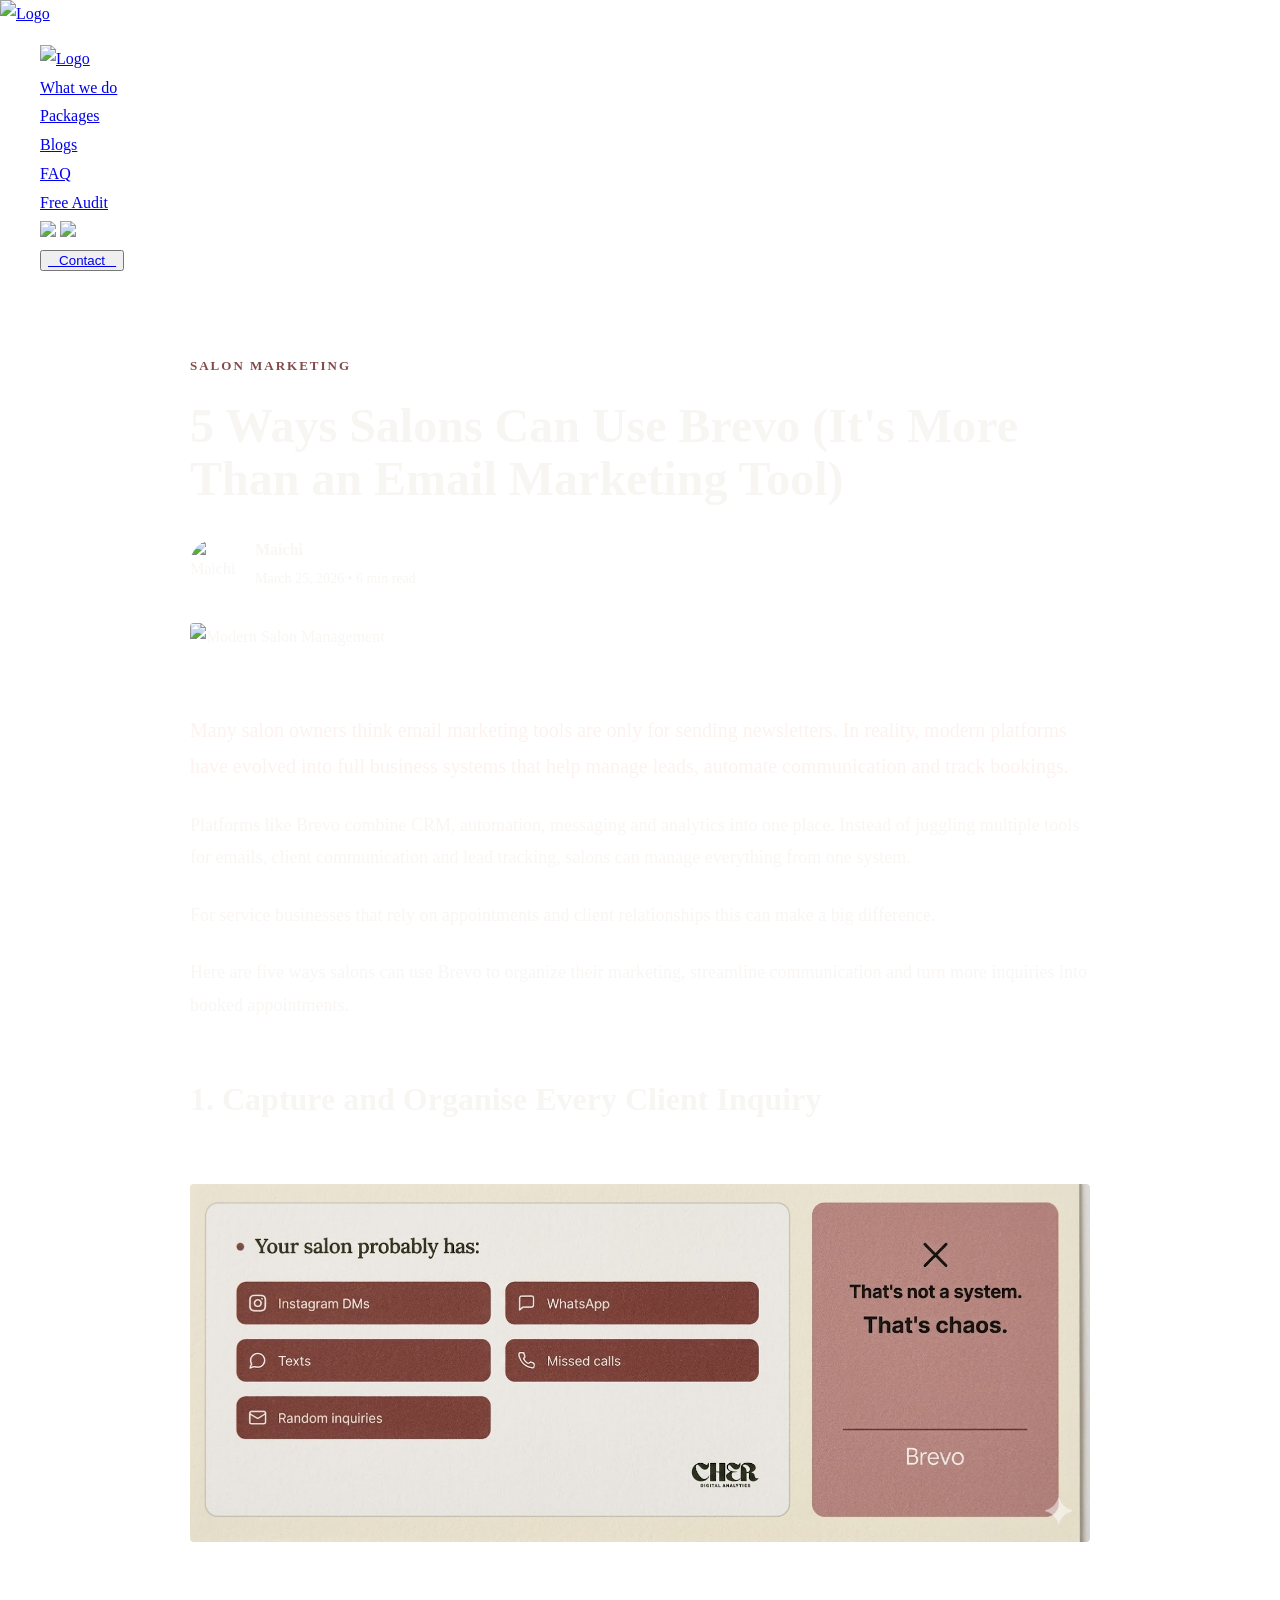
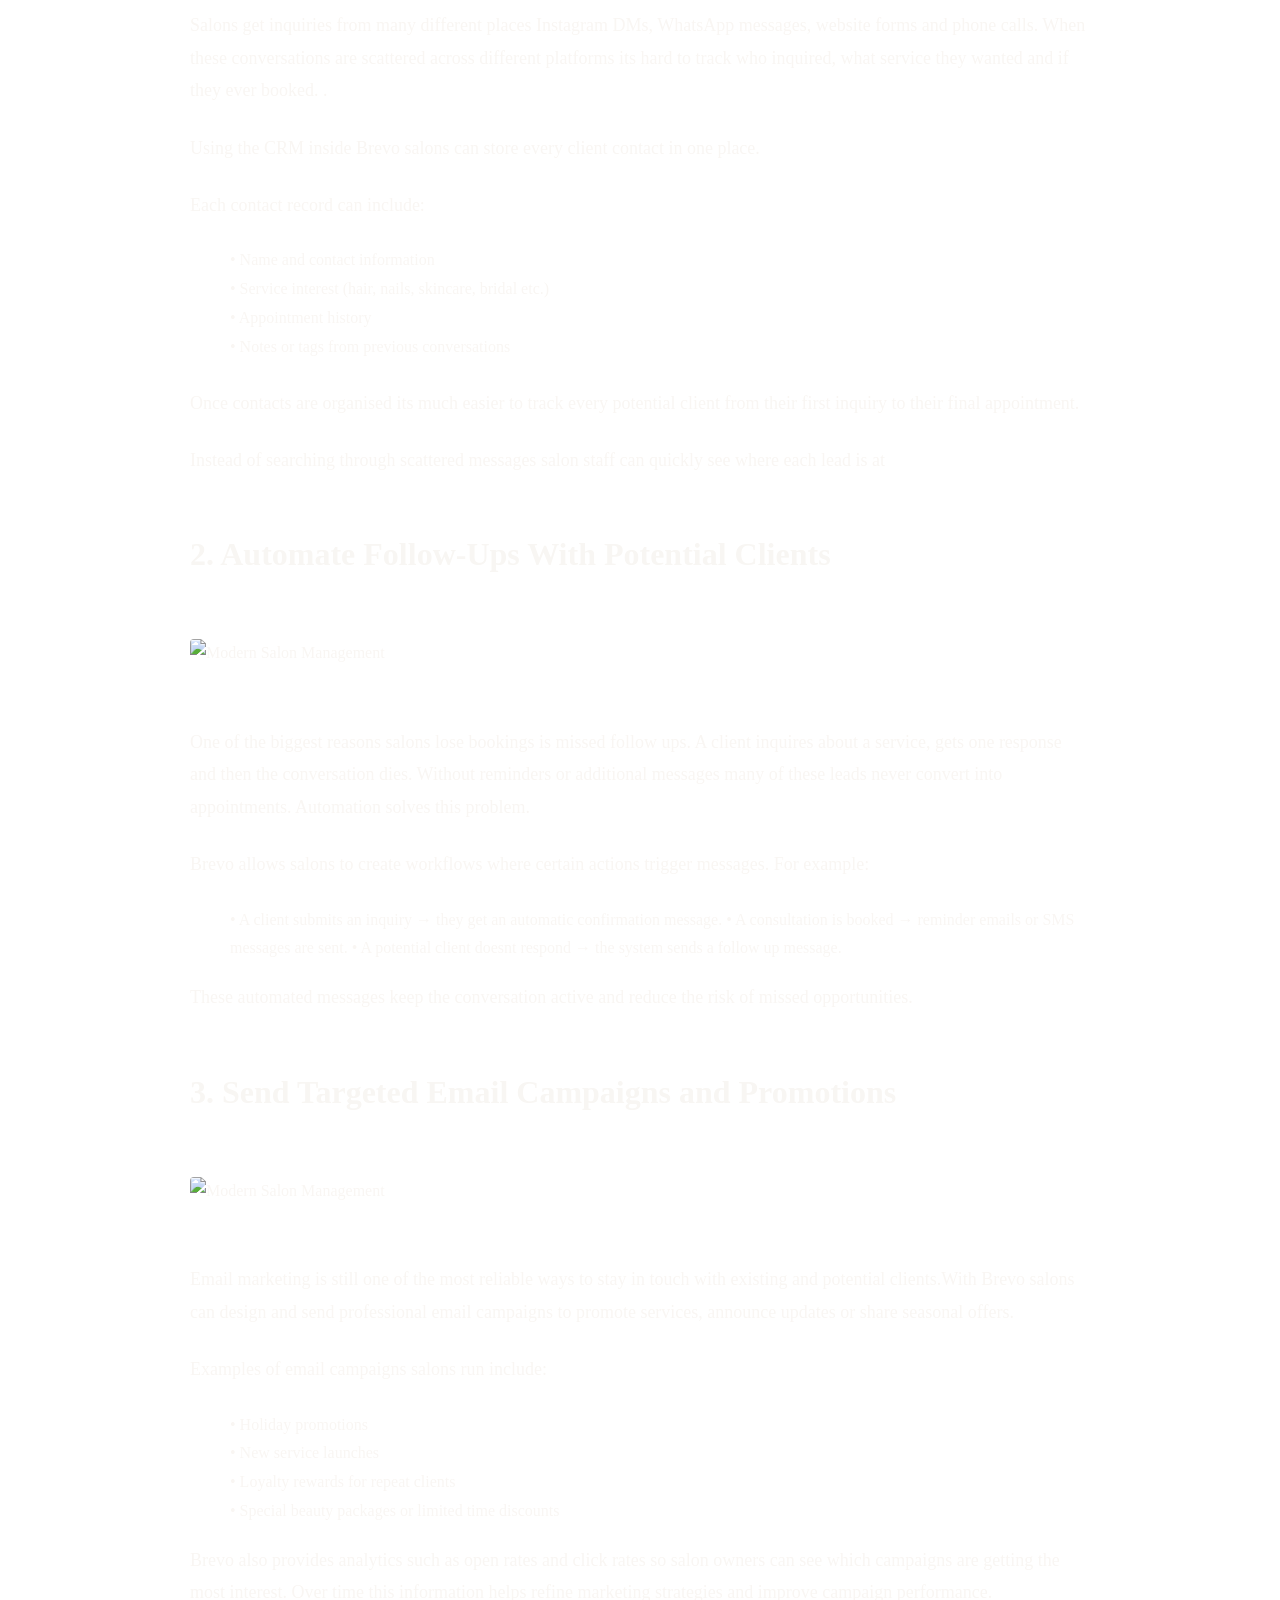
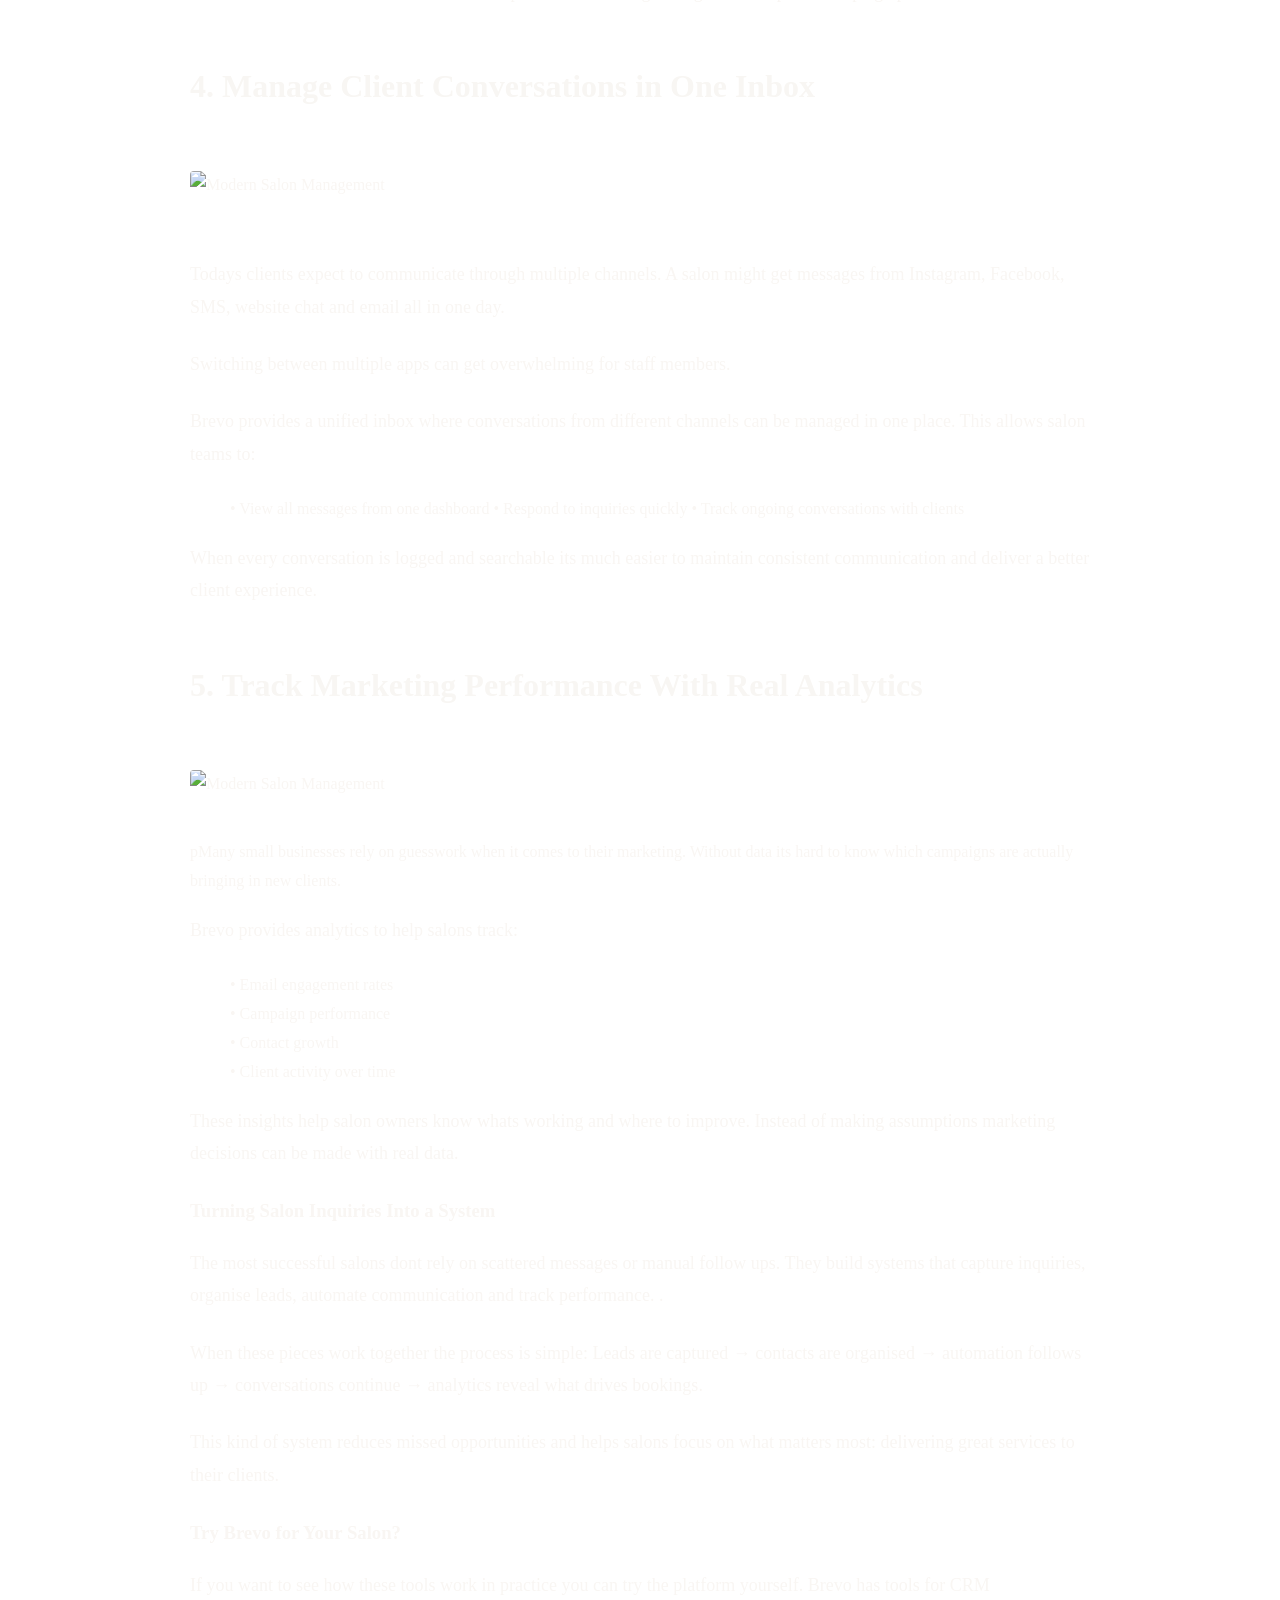
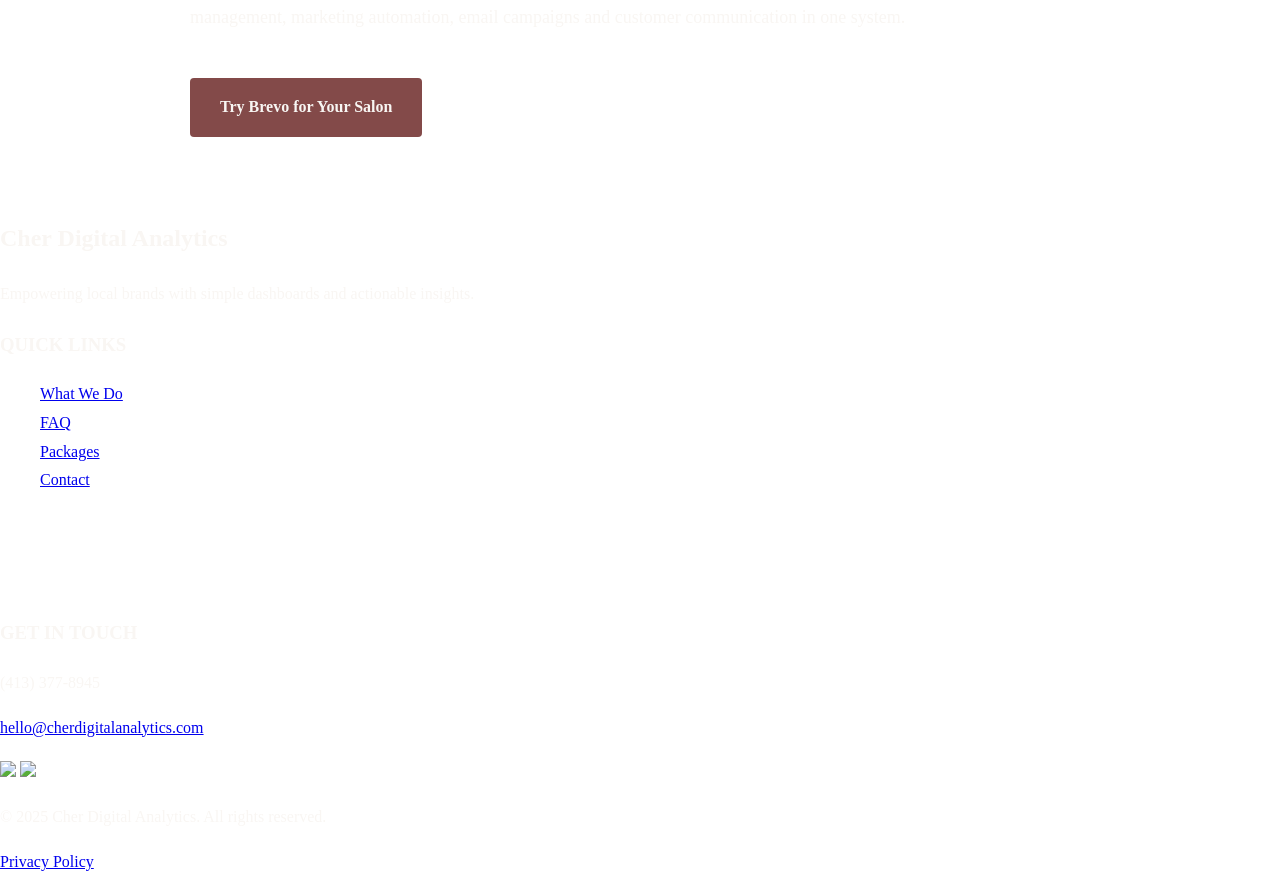
==== blog-detail.html @ 4e41ad1c "Add files via upload" ====
<!DOCTYPE html>
<html lang="en">
<head>
  <meta charset="UTF-8" />
  <title>Cher Digital Analytics</title>
  <meta name="viewport" content="width=device-width, initial-scale=1" />

  <!-- Tailwind via CDN with your custom colors -->
  
 
 <link rel="stylesheet" href="css/styles.css">
 <link rel="shortcut icon" href="assets/favicon.png">
 <style>
    body {
    font-family: 'lora';
    line-height: 1.8;
    color: #f9f6f3;
    margin: 0;
    padding: 0;
    /* background-color: #fff; */
}

.blog-container {
    max-width: 900px;
    margin: 0 auto;
    padding: 60px 20px;
}
li {
    list-style: none;
}
.category {
    color: #834a49;
    font-weight: 700;
    font-size: 13px;
    letter-spacing: 2px;
    text-transform: uppercase;
}

.main-title {
    font-size: 48px;
    line-height: 1.1;
    margin: 20px 0;
    font-weight: 800;
    color: #f8f6f3;
}

.author-meta {
    display: flex;
    align-items: center;
    margin: 30px 0;
}

.author-img {
    width: 50px;
    height: 50px;
    border-radius: 50%;
    margin-right: 15px;
}

.meta-info .author-name {
    display: block;
    font-weight: 700;
}

.publish-details {
    font-size: 14px;
    color: #f8f6f3;
}

.main-featured-image img {
    width: 100%;
    border-radius: 4px;
    margin-bottom: 40px;
}

.blog-content h2 {
    font-size: 32px;
    margin-top: 50px;
    color: #f8f6f3;
}

.blog-content p {
    font-size: 18px;
    margin-bottom: 25px;
}

.intro-lead {
    font-size: 20px !important;
    /* font-style: italic; */
    color: #fdf2ee;
}

.mid-post-ui {
    background: #fdf2ee;
    padding: 30px;
    text-align: center;
    font-size: 26px;
    border-left: 6px solid #834a49;
    margin: 40px 0;
}

.summary-box {
    background: #f8f6f3;
    color: #fff;
    padding: 40px;
    margin-top: 60px;
    border-radius: 8px;
}

.summary-box h3 { color: #834a49; }

.cta-button {
    display: inline-block;
    background: #834a49;
    color: #f8f6f3;
    padding: 15px 30px;
    text-decoration: none;
    font-weight: 700;
    border-radius: 4px;
    margin-top: 20px;
}
</style>
 
</head>
<body class="bg-olive text-cream min-h-screen flex flex-col">
 
  <!-- NAVBAR sticky top-0 z-50 bg-olive/95 backdrop-blur border-b border-cream/10-->
   <!-- Header section -->
<!-- Header section -->
 <header class="" id="header">
   <nav class="navbar containers">
      
      <!-- LOGO -->
      <a href="index.html" class="brand">
         <img src="assets/images/logo.png" alt="Logo">
      </a>

      <!-- MENU -->
      <div class="menu" id="menu" >
         <ul class="menu-inner">
          <a href="index.html" class="brand mobile-register">
         <img src="assets/images/logo.png" alt="Logo">
      </a>
            <li class="menu-item"><a href="index.html#what-we-do" class="menu-link">What we do</a></li>
            <li class="menu-item"><a href="packages.html" class="menu-link">Packages</a></li>
                     <li class="menu-item"><a href="#" class="menu-link">Blogs</a></li>
            <li class="menu-item"><a href="index.html#faq" class="menu-link">FAQ</a></li>
            <li class="menu-item"><a href="audit.html" class="menu-link">Free Audit</a></li>
             
 
            <!-- REGISTER BUTTON (only visible on mobile) -->
          
 <div class="social">
          <a href="https://www.instagram.com/cherdigitalanalytics?igsh=MTZ5dWk3Z3cyOTZ6NA%3D%3D&utm_source=qr"><img src="assets/images/instagram.png" ></a>
          <a href="https://www.linkedin.com/company/cherdigitalanalytics/?viewAsMember=true"><img src="assets/images/linkedin.png"  ></a>
      </div>
             
 
            <!-- REGISTER BUTTON (only visible on mobile) -->
          
<button type="button" class="cta-btns">
         <a href="contact.html" class="btn btn-neutral">&nbsp;&nbsp; Contact &nbsp;&nbsp; </a>
      </button>
         </ul>
      </div>

      <!-- OVERLAY -->
      <span class="overlay"></span>

      <!-- REGISTER (DESKTOP ONLY) -->
  

      <!-- BURGER ICON -->
      <div class="burger" id="burger">
         <span class="burger-line"></span>
         <span class="burger-line"></span>
         <span class="burger-line"></span>
      </div>
   </nav>
</header>
 <article class="blog-container">
    
    <header class="blog-header">
        <span class="category">SALON MARKETING</span>
        <h1 class="main-title">5 Ways Salons Can Use Brevo (It's More Than an Email Marketing Tool)</h1>
        
        <div class="author-meta">
            <img src="https://i.pravatar.cc/100?u=maichi" alt="Maichi" class="author-img">
            <div class="meta-info">
                <span class="author-name">Maichi</span>
                <span class="publish-details">March 25, 2026 • 6 min read</span>
            </div>
        </div>
    </header>

    <div class="main-featured-image">
        <img src="assets/images/blog.png" alt="Modern Salon Management">
    </div>

    <div class="blog-content">
        <p class="intro-lead">
            Many salon owners think email marketing tools are only for sending newsletters. In reality, 
modern platforms have evolved into full business systems that help manage leads, automate 
communication and track bookings.

        </p>
        <p>Platforms like Brevo combine CRM, automation, messaging and analytics into one place. Instead of 
juggling multiple tools for emails, client communication and lead tracking, salons can manage 
everything from one system.


</p>
<p>For service businesses that rely on appointments and client relationships this can make a big 
difference.
</p>
<p>Here are five ways salons can use Brevo to organize their marketing, streamline communication 
and turn more inquiries into booked appointments.
</p>


        <h2>1. Capture and Organise Every Client Inquiry</h2>
        <br>
       <div class="main-featured-image">
        <img src="assets/images/blog1.jpg" alt="Modern Salon Management">
    </div>
<p>Salons get inquiries from many different places Instagram DMs, WhatsApp messages, website 
forms and phone calls. When these conversations are scattered across different platforms its hard 
to track who inquired, what service they wanted and if they ever booked.
.</p>
<p>Using the CRM inside Brevo salons can store every client contact in one place.
</p>
<p>Each contact record can include:

<ul>
    <li>• Name and contact information
</li>
<li>• Service interest (hair, nails, skincare, bridal etc.)
</li>
<li>• Appointment history
</li>
<li>• Notes or tags from previous conversations</li>
</ul></p>
<p>Once contacts are organised its much easier to track every potential client from their first inquiry 
to their final appointment.
</p>
<p>Instead of searching through scattered messages salon staff can quickly see where each lead is at</p>


        <h2>2. Automate Follow-Ups With Potential Clients</h2>
        <br>
        <div class="main-featured-image">
       <img src="assets/images/blog2.png" alt="Modern Salon Management">
    </div>
        <p>One of the biggest reasons salons lose bookings is missed follow ups.
A client inquires about a service, gets one response and then the conversation dies. Without 
reminders or additional messages many of these leads never convert into appointments.
Automation solves this problem.
</p>
<p>Brevo allows salons to create workflows where certain actions trigger messages. For example:

</p>
<ul>
    <li>• A client submits an inquiry → they get an automatic confirmation message.
• A consultation is booked → reminder emails or SMS messages are sent.
• A potential client doesnt respond → the system sends a follow up message.

</li>
</ul>
<p>These automated messages keep the conversation active and reduce the risk of missed 
opportunities.</p>

        <h2>3. Send Targeted Email Campaigns and Promotions</h2>
        <br>
         <div class="main-featured-image">
       <img src="assets/images/blog3.png" alt="Modern Salon Management">
    </div>
        <p>Email marketing is still one of the most reliable ways to stay in touch with existing and potential 
clients.With Brevo salons can design and send professional email campaigns to promote services, 
announce updates or share seasonal offers.
</p>
<p>Examples of email campaigns salons run include:

</p>
<ul>
    <li>
        • Holiday promotions

    </li>
    <li>• New service launches
</li>
<li>• Loyalty rewards for repeat clients
</li>
<li>• Special beauty packages or limited time discounts</li>


</ul>
<p>Brevo also provides analytics such as open rates and click rates so salon owners can see which 
campaigns are getting the most interest.
Over time this information helps refine marketing strategies and improve campaign performance.

</p>

        <h2>4. Manage Client Conversations in One Inbox</h2>
        <br>
         <div class="main-featured-image">
        <img src="assets/images/all.png" alt="Modern Salon Management">
    </div>
        <p>Todays clients expect to communicate through multiple channels. A salon might get messages 
from Instagram, Facebook, SMS, website chat and email all in one day.
</p>
<p>Switching between multiple apps can get overwhelming for staff members.
</p>
<p>Brevo provides a unified inbox where conversations from different channels can be managed in 
one place. This allows salon teams to:

</p>
<ul>
    <li>• View all messages from one dashboard
• Respond to inquiries quickly
• Track ongoing conversations with clients

</li>
</ul>
<p>When every conversation is logged and searchable its much easier to maintain consistent 
communication and deliver a better client experience.

</p>
        <h2>5. Track Marketing Performance With Real Analytics</h2>
        <br>
         <div class="main-featured-image">
       <img src="assets/images/blog5.png" alt="Modern Salon Management">
    </div>
        pMany small businesses rely on guesswork when it comes to their marketing. Without data its hard 
to know which campaigns are actually bringing in new clients.
<p>Brevo provides analytics to help salons track:
</p>
<ul>
    <li>• Email engagement rates</li>
    <li>• Campaign performance
</li>
<li>
    • Contact growth

</li>
<li>• Client activity over time

</li>

</ul>
<p>These insights help salon owners know whats working and where to improve. Instead of making 
assumptions marketing decisions can be made with real data.
</p>
        <div class="">
            <h3>Turning Salon Inquiries Into a System</h3>
            <p>The most successful salons dont rely on scattered messages or manual follow ups. They build 
systems that capture inquiries, organise leads, automate communication and track performance.

.</p>
<p>When these pieces work together the process is simple:
Leads are captured → contacts are organised → automation follows up → conversations continue 
→ analytics reveal what drives bookings.
</p>
<p>This kind of system reduces missed opportunities and helps salons focus on what matters most: 
delivering great services to their clients.

</p>
<h3>Try Brevo for Your Salon?

</h3>
<p>If you want to see how these tools work in practice you can try the platform yourself. Brevo has 
tools for CRM management, marketing automation, email campaigns and customer 
communication in one system.

</p>
            <a href="#" class="cta-button">Try Brevo for Your Salon</a>
        </div>
    </div>
</article>

  
 <!-- FOOTER -->
<!-- Updated footer matching screenshot -->
 <footer class="footer">
  <div class="footer-container">
    
    <!-- Top Section -->
    <div class="footer-top">
      
      <!-- Left Section -->
      <div class="footer-about">
        <h2>Cher Digital Analytics</h2>
        <p>Empowering local brands with simple dashboards and actionable insights.</p>
      </div>

      <!-- Quick Links -->
      <div class="footer-links">
        <h3>QUICK LINKS</h3>
        <ul>
          <li><a href="index.html#what-we-do">What We Do</a></li>
           <li><a href="index.html#faq">FAQ</a></li>
          <li><a href="packages.html">Packages</a></li>
          <li><a href="contact.html">Contact</a></li>
        </ul>
      </div>

      <!-- Contact Section -->
      <div class="footer-contact" id="content-desktop">
        &nbsp;</div> <div class="footer-contact" id="content-desktop">
        &nbsp;</div> <div class="footer-contact" id="content-desktop">
        &nbsp;</div> 
       <div class="footer-contact">
        <h3>GET IN TOUCH</h3>
        <p>(413) 377-8945</p>
        <p><a href="mailto:hello@cherdigitalanalytics.com">hello@cherdigitalanalytics.com</a></p>
         <div class="social">
          <a href="https://www.instagram.com/cherdigitalanalytics?igsh=MTZ5dWk3Z3cyOTZ6NA%3D%3D&utm_source=qr"><img src="assets/images/instagram.png" ></a>
          <a href="https://www.linkedin.com/company/cherdigitalanalytics/?viewAsMember=true"><img src="assets/images/linkedin.png"  ></a>
      </div>

    </div>

    <!-- Bottom Section -->
<div class="container" style="padding: 0px;">
  <div class="row footer-bottom">
    <p>© 2025 Cher Digital Analytics. All rights reserved.</p>
    <a href="privacy.html">Privacy Policy</a>
  </div>
</div>

  </div>
</footer>



 <script src="js/main.js"></script>
 <script src="js/all.js"></script>
<script defer src="https://unpkg.com/alpinejs@3.x.x/dist/cdn.min.js"></script>
<script defer src="https://unpkg.com/@alpinejs/morph@3.x.x/dist/cdn.min.js"></script>
<script>
    document.addEventListener('alpine:init', () => {
        Alpine.plugin(window.AlpineMorph)
    })
</script>
<script>
function textLooper() {
  return {
    texts: [
      "DISCOVER WHAT DRIVES<br>YOUR BUSINESS.",
      "UNLOCK YOUR GROWTH<br>POTENTIAL.",
      "START WITH A FREE SITE <br>AUDIT.",
      "TRANSFORM DATA INTO<br>ACTION."
    ],
    index: 0,
    state: 'show',

    init() {
      setInterval(() => {
        this.state = 'hide';

        setTimeout(() => {
          this.index = (this.index + 1) % this.texts.length;
          this.state = 'show';
        }, 800);

      }, 3000);
    }
  }
}
</script>
<script>
document.querySelectorAll(".faq").forEach(faq => {
  const header = faq.querySelector(".faq-header");

  header.addEventListener("click", () => {

    // close others
    document.querySelectorAll(".faq").forEach(item => {
      if (item !== faq) item.classList.remove("open");
    });

    // toggle this one
    faq.classList.toggle("open");
  });
});
</script>
 <script>
// Disable Right Click
document.addEventListener("contextmenu", function(e) {
    e.preventDefault();
    return false;
});

// Disable shortcuts continuously
document.addEventListener("keydown", function(e) {
    // Block F12
    if (e.key === "F12") {
        e.preventDefault();
        return false;
    }

    // Block Ctrl+U
    if (e.ctrlKey && e.key.toLowerCase() === "u") {
        e.preventDefault();
        return false;
    }

    // Block Ctrl+Shift+I / C / J
    if (e.ctrlKey && e.shiftKey && ["i","c","j"].includes(e.key.toLowerCase())) {
        e.preventDefault();
        return false;
    }
});

// Disable text selection & copy
document.addEventListener("selectstart", e => e.preventDefault());
document.addEventListener("copy", e => e.preventDefault());
</script>

<style>
/* Extra layer with CSS */
body {
    user-select: none;   /* Disable text selection */
    -webkit-user-select: none;
    -ms-user-select: none;
}
</style>
 
</body>
</html>
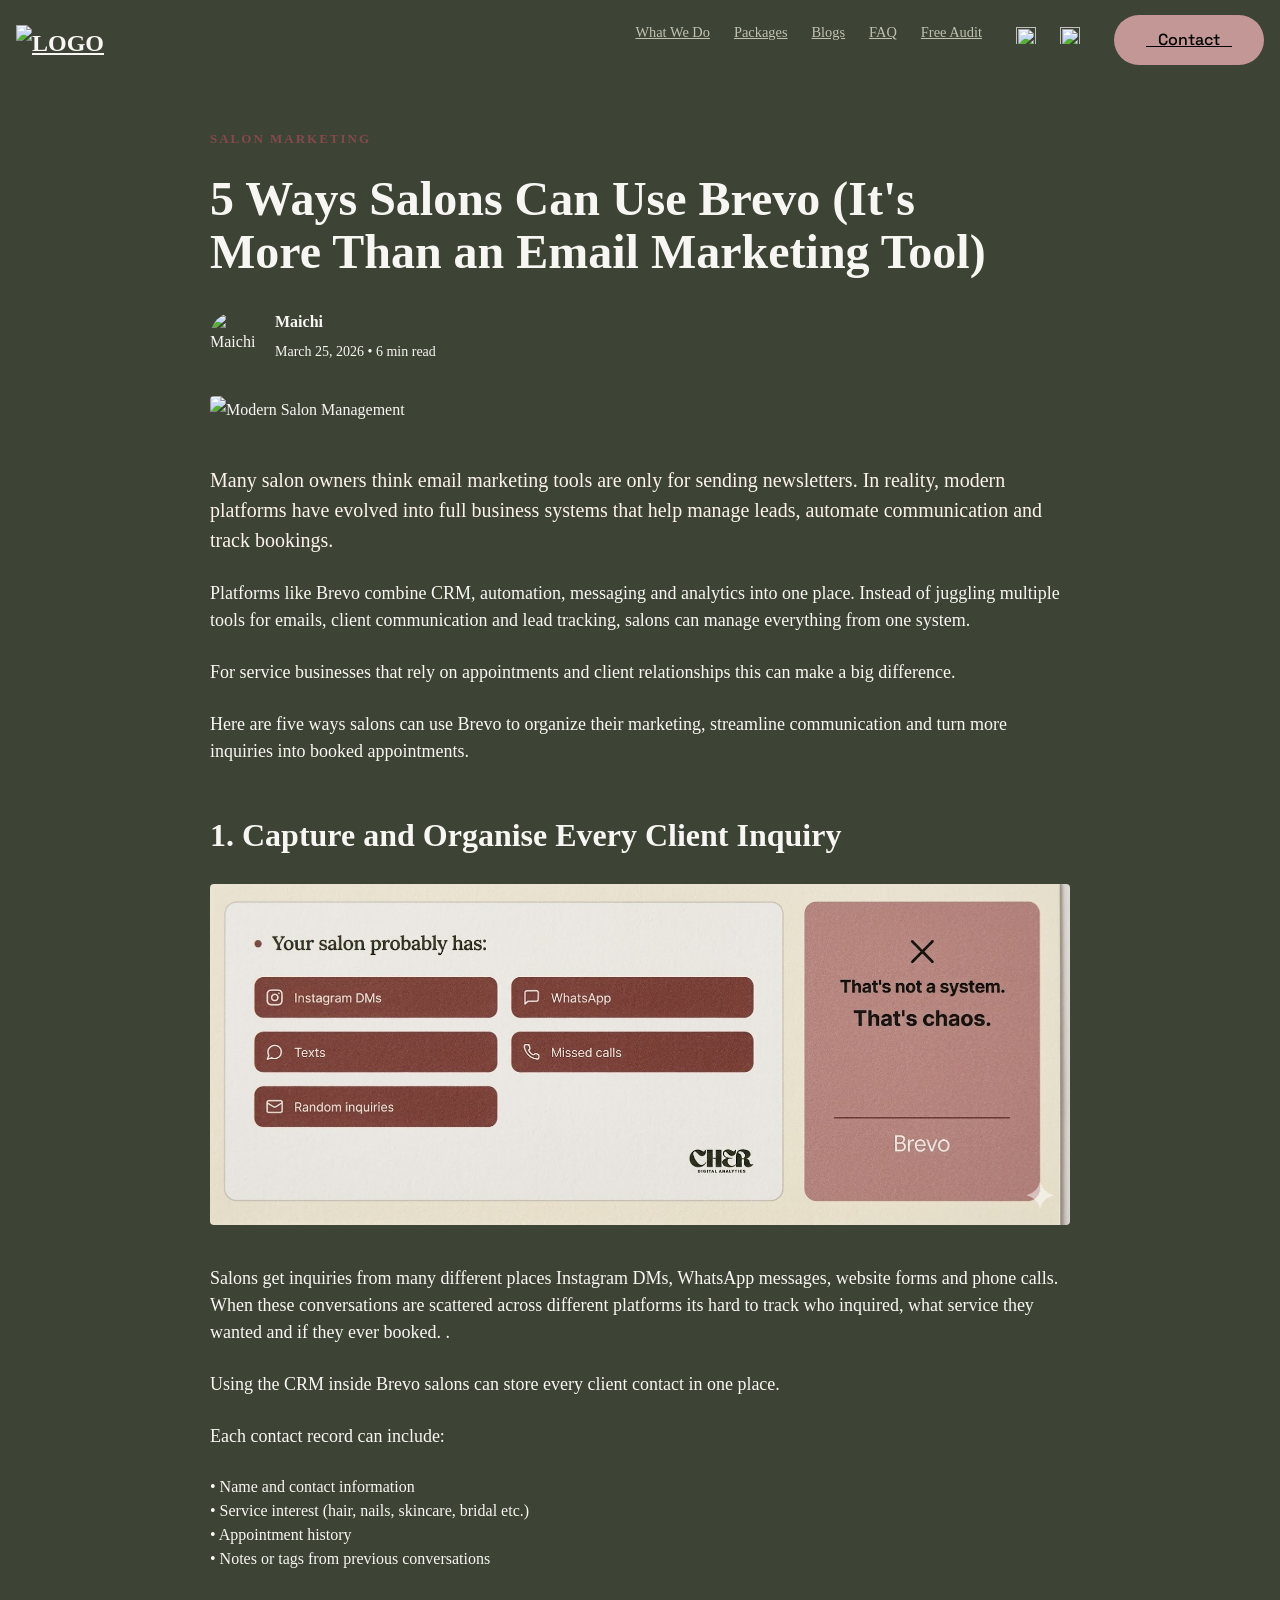
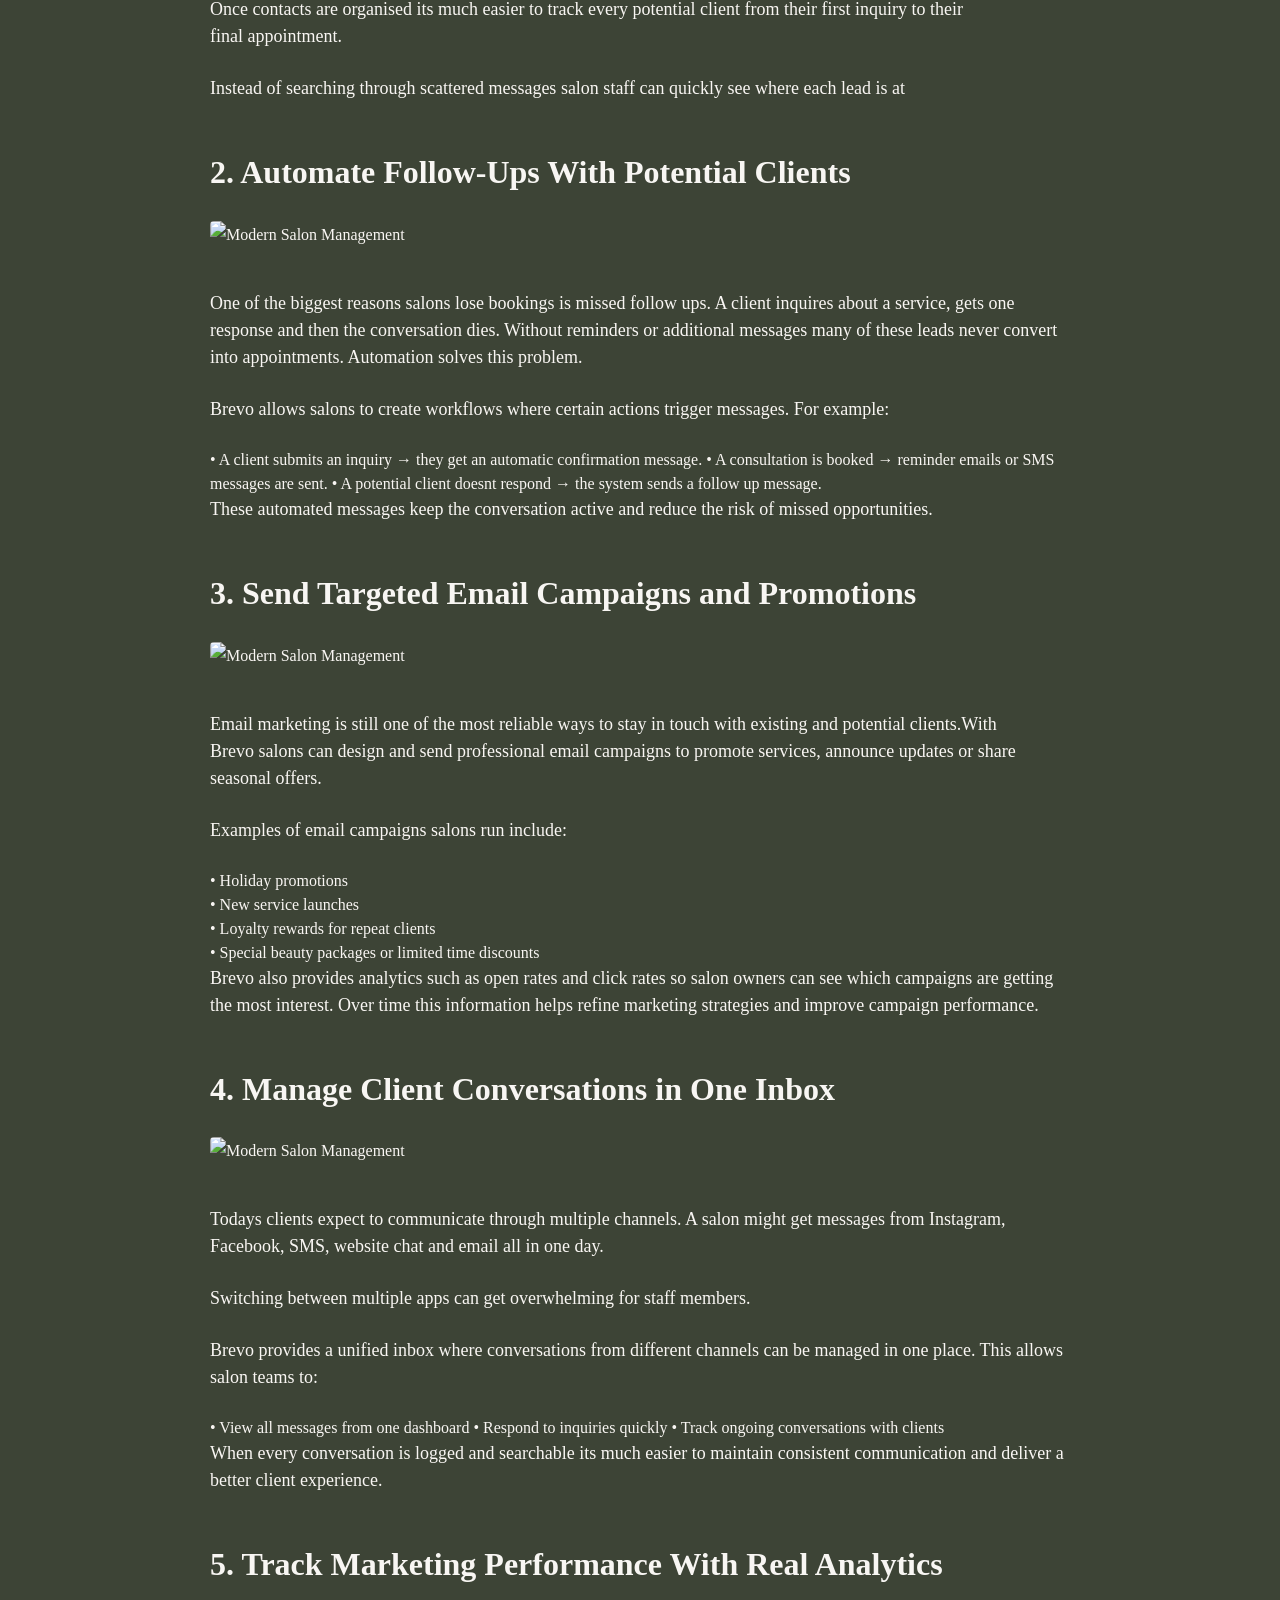
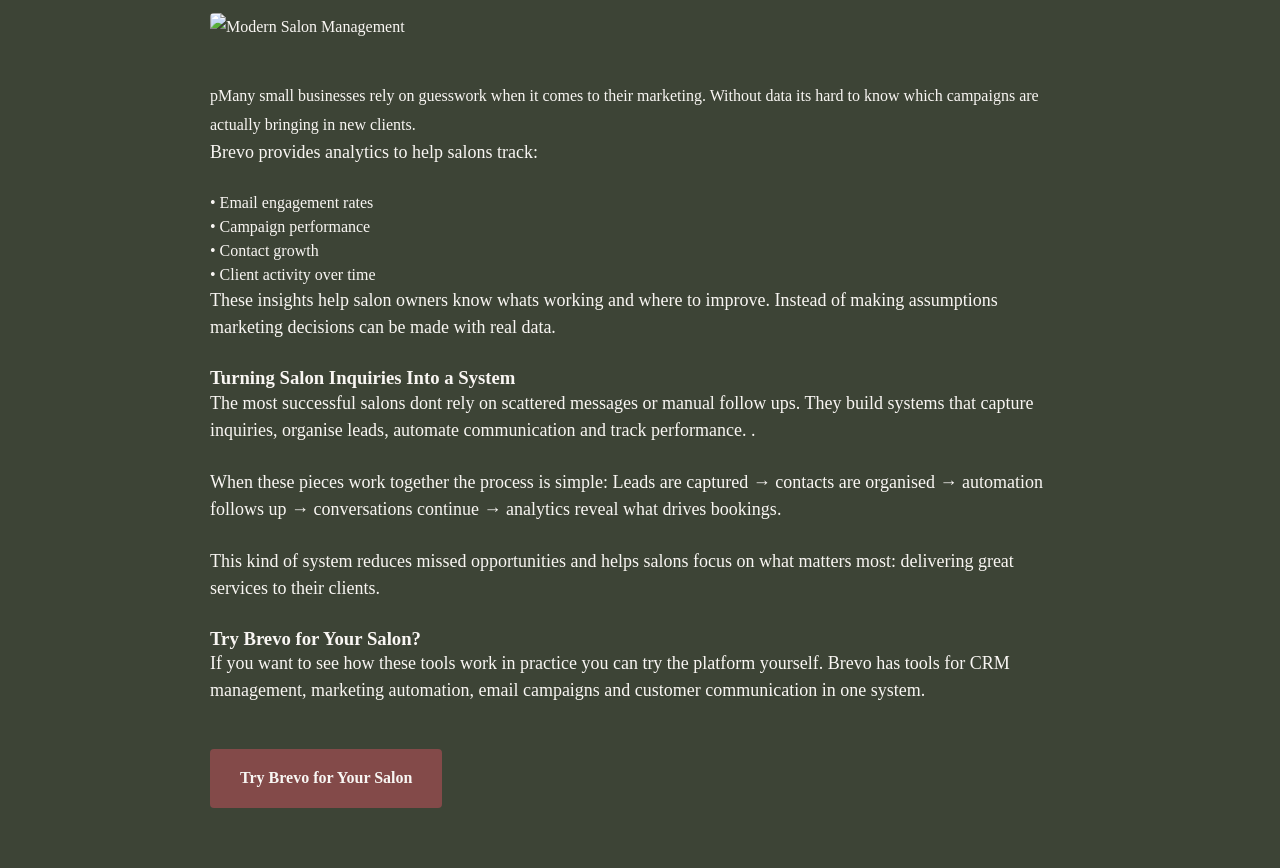
==== commit 18d84f29: "Add files via upload" ====
--- a/blog-detail.html
+++ b/blog-detail.html
@@ -380,55 +380,7 @@
   
  <!-- FOOTER -->
 <!-- Updated footer matching screenshot -->
- <footer class="footer">
-  <div class="footer-container">
-    
-    <!-- Top Section -->
-    <div class="footer-top">
-      
-      <!-- Left Section -->
-      <div class="footer-about">
-        <h2>Cher Digital Analytics</h2>
-        <p>Empowering local brands with simple dashboards and actionable insights.</p>
-      </div>
-
-      <!-- Quick Links -->
-      <div class="footer-links">
-        <h3>QUICK LINKS</h3>
-        <ul>
-          <li><a href="index.html#what-we-do">What We Do</a></li>
-           <li><a href="index.html#faq">FAQ</a></li>
-          <li><a href="packages.html">Packages</a></li>
-          <li><a href="contact.html">Contact</a></li>
-        </ul>
-      </div>
-
-      <!-- Contact Section -->
-      <div class="footer-contact" id="content-desktop">
-        &nbsp;</div> <div class="footer-contact" id="content-desktop">
-        &nbsp;</div> <div class="footer-contact" id="content-desktop">
-        &nbsp;</div> 
-       <div class="footer-contact">
-        <h3>GET IN TOUCH</h3>
-        <p>(413) 377-8945</p>
-        <p><a href="mailto:hello@cherdigitalanalytics.com">hello@cherdigitalanalytics.com</a></p>
-         <div class="social">
-          <a href="https://www.instagram.com/cherdigitalanalytics?igsh=MTZ5dWk3Z3cyOTZ6NA%3D%3D&utm_source=qr"><img src="assets/images/instagram.png" ></a>
-          <a href="https://www.linkedin.com/company/cherdigitalanalytics/?viewAsMember=true"><img src="assets/images/linkedin.png"  ></a>
-      </div>
-
-    </div>
-
-    <!-- Bottom Section -->
-<div class="container" style="padding: 0px;">
-  <div class="row footer-bottom">
-    <p>© 2025 Cher Digital Analytics. All rights reserved.</p>
-    <a href="privacy.html">Privacy Policy</a>
-  </div>
-</div>
-
-  </div>
-</footer>
+
 
 
 
--- a/css/styles.css
+++ b/css/styles.css
@@ -0,0 +1,2135 @@
+ 
+ @import url('https://fonts.googleapis.com/css2?family=Space+Grotesk:wght@300..700&display=swap');
+
+ body {
+      background-color: #3d4436; /* olive */
+      color: #f8f6e3; /* cream */
+        font-family: 'Space Grotesk', sans-serif;
+        font-display: swap;
+
+      /*font-family: "Space Grotesk", system-ui, sans-serif;*/
+        -webkit-font-smoothing: antialiased;
+
+    }
+    /* hide scrollbar but keep scroll */
+html, body {
+  overflow-y: scroll;       /* scrolling still works */
+  scrollbar-width: none;    /* Firefox */
+}
+
+html::-webkit-scrollbar,
+body::-webkit-scrollbar {
+  display: none;            /* Chrome, Edge, Safari */
+}
+
+ul {
+  list-style-type: none;
+}
+ 
+#content-desktop {display: block;}
+#content-mobile {display: none;}
+
+@media screen and (max-width: 768px) {
+
+#content-desktop {display: none;}
+#content-mobile {display: block;}
+
+}
+  /* Existing glass card styling */
+.glass-card {
+  border-radius: 22px;
+  border: 2px solid rgba(255, 173, 173, 0.6);
+  backdrop-filter: blur(20px);
+  transition: all 0.35s ease;
+}
+
+.glass-card:hover {
+  border-color: #ffc8c8;
+  background: rgba(125, 30, 35, 0.25);
+}
+
+/* FAQ Header */
+.faq-header {
+  display: flex;
+  justify-content: space-between;
+  align-items: center;
+  width: 100%;
+  background: none;
+  border: none;
+  padding: 0;
+  cursor: pointer;
+  font-size: 1rem;
+  font-weight: 600;
+  color: #fff;
+}
+
+/* Arrow styling */
+.arrow {
+  transition: transform 0.35s ease;
+  font-size: 1.2rem;
+  opacity: 0.8;
+}
+
+/* Rotate arrow when open */
+.faq.open .arrow {
+  transform: rotate(180deg);
+}
+
+buttons {
+    margin-top: 15px;
+    padding: 14px;
+    background: #D8A9A9;
+    border: none;
+    border-radius: 20px;
+    font-weight: 700;
+    cursor: pointer;
+    transition: 0.2s;
+}
+
+ 
+/* Smooth open/close body */
+.faq-body p{
+  padding-top: 10px;
+}
+
+  .faq-body {
+  max-height: 0;
+  overflow: hidden;
+  opacity: 0;
+  transform: translateY(-5px);
+  transition:
+    max-height 0.5s ease,
+    opacity 0.45s ease,
+    transform 0.45s ease;
+}
+
+.faq.open .faq-body {
+  max-height: 300px;
+  opacity: 1;
+  transform: translateY(0);
+}
+
+     /* ========= ENTERING TEXT (fade-up) ========= */
+/* ===== ENTERING TEXT: fade-up ===== */
+.fade-up {
+  opacity: 0;
+  transform: translateY(20px);
+  animation: fadeUp 0.6s ease-out forwards;
+}
+
+@keyframes fadeUp {
+  to {
+    opacity: 1;
+    transform: translateY(0);
+  }
+}
+
+/* ===== LOOP TEXT (enter + exit) ===== */
+.loop-text {
+  display: inline-block;
+  opacity: 0;
+  filter: blur(4px); 
+  transform: scale(0.95);
+  transition:
+    opacity 0.8s ease-in-out,
+    filter 0.8s ease-in-out,
+    transform 0.8s ease-in-out;
+}
+
+/* ENTERING TEXT: clean + scaled up */
+.loop-text.show {
+  opacity: 1;
+  filter: blur(0);
+  transform: scale(1);
+}
+
+/* EXITING TEXT: blur decreases + fade */
+.loop-text.hide {
+  opacity: 0;
+  filter: blur(2px);
+  transform: scale(0.90);
+}
+
+
+/* Container styling (optional) */
+.loop-container {
+  font-size: 58px;
+  font-weight: bold;
+}
+
+
+/* Section layout */
+.what-section {
+  padding: 80px 20px;
+.container {
+  background: #3f4538;
+  max-width: 1200px;
+  border-radius: 0px 22px;
+  margin: auto;
+   
+  padding: 50px;
+  
+}
+}
+/* Main Title */
+.section-title {
+  font-size: 48px;
+  font-weight: 800;
+  margin-bottom: 10px;
+}
+ 
+
+.section-subtitle {
+  max-width: 800px;
+  margin: 0 auto 50px;
+  font-size: 16px;
+  line-height: 1.6;
+  opacity: 0.8;
+}
+
+/* Flexible row */
+.top-row {
+  display: flex;
+  gap: 30px;
+  justify-content: center;
+  flex-wrap: wrap;
+}
+
+/* Cards */
+.card {
+  background: rgba(63, 69, 56, 0.85);
+  padding: 30px;
+  border-radius: 22px;
+  border: 4px solid rgba(255, 173, 173, 0.6);
+  box-shadow: 0 20px 40px rgba(0,0,0,0.2);
+  text-align: left;
+  flex: 1;
+  
+  position: relative;
+
+  /* Smooth Hover Transition */
+  transition: 
+    transform 0.3s ease,
+    box-shadow 0.3s ease,
+    border-color 0.3s ease,
+    background 0.3s ease;
+}
+
+
+.simple-dashboard{
+ border-color: #d9a8a8;
+  max-width: 350px;
+}
+/* Large red card */
+.pricing-card {
+  background: #834a49;
+  border-color: #834a49;
+  max-width: 700px;
+}
+
+/* Full width bottom card */
+.support-card {
+  gap: 30px;
+  margin-top: 30px;
+  max-width: 100%;
+}
+
+/* ---------- HOVER EFFECTS ---------- */
+.card:hover {
+  transform: translateY(-10px) scale(1.02);
+  box-shadow: 0 35px 50px rgba(0,0,0,0.2);
+  border-color: #ffc8c8;
+   background: rgba(125, 30, 35, 0.35);
+}
+
+.pricing-card:hover {
+  transform: translateY(-14px) scale(1.025);
+  box-shadow: 0 40px 60px rgba(0, 0, 0, 0.2);
+  background: #834a49;
+  border-color: #834a49;
+}
+
+/* Icon hover glow */
+ 
+
+/* ------------------------------------- */
+
+/* Icon circle */
+.icon-circle {
+  width: 55px;
+  height: 55px;
+  background: #d9a8a8;
+  border-radius: 50%;
+  display: flex;
+  align-items: center;
+  justify-content: center;
+  font-size: 28px;
+  margin-bottom: 15px;
+
+  transition: background 0.3s ease, box-shadow 0.3s ease;
+}
+
+.icon-circle.red {
+  background: #c48a8a;
+}
+
+/* Card titles */
+.card h3 {
+  font-size: 30px;
+  font-weight: 700;
+  margin-bottom: 10px;
+}
+
+/* Card text */
+.card p {
+  font-size: 14px;
+  line-height: 1.6;
+  opacity: 0.9;
+}
+
+/* Pricing points */
+.pricing-list {
+  margin-top: 18px;
+  padding-left: 0;
+  list-style: none;
+ 
+}
+
+.pricing-list li {
+  font-size: 14px;
+  padding: 6px 0;
+  opacity: 0.95;
+
+}
+
+/* Section Wrapper */
+.expect-section {
+  padding: 100px 20px;
+}
+
+
+.expect-container {
+  max-width: 1100px;
+  padding:  20px;
+  margin: auto;
+  text-align: center;
+}
+
+/* Heading */
+.expect-title {
+  font-size: 52px;
+  font-weight: 800;
+  margin-bottom: 8px;
+}
+
+.expect-subtitle {
+  font-size: 20px;
+  opacity: 0.8;
+  margin-bottom: 50px;
+}
+
+/* Timeline */
+.timeline {
+  position: relative;
+  padding: 40px 0;
+}
+
+/* Vertical Line */
+.timeline::before {
+  content: "";
+  position: absolute;
+  left: 50%;
+  top: 0;
+  width: 2px;
+  height: 100%;
+  background: #bfd0bb;
+  opacity: 0.4;
+  transform: translateX(-50%);
+}
+
+/* Box Layout */
+.timeline-box {
+  width: 100%;
+  position: relative;
+  margin: 70px 0;
+  display: flex;
+  align-items: center;
+}
+
+.timeline-box.left {
+  justify-content: flex-start;
+}
+
+.timeline-box.right {
+  justify-content: flex-end;
+}
+
+/* Card */
+.cards {
+  width: 400px;
+  padding: 25px;
+  background: transparent;
+  border: 4px solid #797e6e;
+  border-radius: 18px;
+  text-align: left;
+  box-shadow: 0 20px 40px rgba(0,0,0,0.35);
+  transition: all 0.3s ease;
+}
+
+ 
+
+/* Hover Effects */
+.cards:hover {
+  transform: translateY(-10px) scale(1.03);
+  box-shadow: 0 40px 60px rgba(0,0,0,0.55);
+  border-color: #834a49;
+  background: rgba(125, 30, 35, 0.15);
+}
+
+ 
+/* Step Numbers */
+.step-numbers {
+  font-size: 22px;
+  font-weight: 800;
+  color: #a3b39f;
+}
+
+.step-numbers.red {
+  font-size: 42px;
+  color: #834a49;
+}
+
+/* Card headings */
+.cards h3 {
+  margin: 6px 0 10px;
+  font-size: 25px;
+  font-weight: 700;
+}
+
+/* Icons */
+.icon-circles {
+  position: absolute;
+  left: 50%;
+  transform: translateX(-50%);
+  width: 68px;
+  height:68px;
+  background: #e3b8b8;
+  border-radius: 50%;
+   border: 2px solid rgba(255, 223, 223, 0.6);
+  display: flex;
+  justify-content: center;
+  align-items: center;
+  font-size: 26px;
+  box-shadow: 0 8px 18px rgba(0,0,0,0.3);
+  transition: all 0.3s ease;
+}
+
+.icon-circles.red {
+  background: #c87a7a;
+}
+
+/* Positioning Icons */
+.timeline-box.left .icon-circles {
+  top: 50%;
+}
+
+.timeline-box.right .icon-circles {
+  top: 50%;
+}
+
+/* spacing tweak */
+.timeline-box .icon-circles span {
+  margin-top: 2px;
+}
+
+@media (min-width: 1280px) {
+    .container {
+        max-width: 1200px;
+    }
+}
+/* ============================================
+   FIX MOBILE VIEW (Matches Your Screenshot)
+   ============================================ */
+/* ==============================
+   MOBILE VIEW (â‰¤ 768px)
+   ============================== */
+@media (max-width: 768px) {
+
+  /* hide center vertical line */
+  .timeline::before {
+    display: none !important;
+  }
+
+  /* each item centered; card + icon */
+  .timeline-box {
+    width: 100%;
+    margin: 45px 0 !important;
+    display: flex;
+    flex-direction: column;
+    align-items: center;
+    justify-content: center !important;
+    position: relative;        /* so icon can be absolute inside */
+  }
+
+  .timeline-box.left,
+  .timeline-box.right {
+    justify-content: center !important;
+  }
+
+  /* CARD: normal vertical box */
+  .cards {
+    width: 90% !important;
+    max-width: 380px !important;
+    margin: 30px auto 0 auto !important;  /* space for icon above */
+    text-align: center;
+  }
+
+  /* ICON: TOP CENTER on card border */
+  .icon-circles {
+    position: absolute !important;
+    top: 0 !important;
+    left: 50% !important;
+    transform: translate(-50%, -50%) !important;  /* half outside card */
+    margin: 0 !important;
+  }
+}
+
+/****end***/
+/* SECTION WRAPPER */
+.expect-section {
+  padding: 80px 20px;
+  background: #343f32; /* your green background */
+  color: #fdfdfd;
+  
+}
+
+.expect-container {
+  max-width: 1100px;
+  margin: 0 auto;
+  text-align: center;
+}
+
+/* HEADINGS */
+.expect-title {
+  font-size: 38px;
+  font-weight: 800;
+  letter-spacing: 0.1em;
+  margin-bottom: 10px;
+}
+
+.expect-subtitle {
+  font-size: 16px;
+  opacity: 0.85;
+  margin-bottom: 40px;
+}
+
+/* LIST LAYOUT (STACKED VERTICAL) */
+.expect-list {
+  display: flex;
+  flex-direction: column;
+  align-items: center;
+  gap: 40px;
+}
+
+/* ONE ITEM (ICON + CARD) */
+.expect-item {
+  position: relative;
+  width: 100%;
+  display: flex;
+  justify-content: center;
+}
+
+/* CARD */
+.expect-card {
+  width: 100%;
+  max-width: 420px;
+  padding: 22px 22px 20px;
+  background: rgba(31, 37, 28, 0.95);
+  border-radius: 18px;
+  border: 3px solid #7b8270;
+  box-shadow: 0 20px 40px rgba(0, 0, 0, 0.35);
+  text-align: center;
+}
+
+/* STEP NUMBER */
+.step-number {
+  display: block;
+  font-size: 46px;
+  font-weight: 700;
+  color: #e48a8a;
+  margin-bottom: 6px;
+}
+
+/* CARD HEADING & TEXT */
+.expect-card h3 {
+  font-size: 20px;
+  font-weight: 700;
+  margin-bottom: 8px;
+}
+
+.expect-card p {
+  font-size: 14px;
+  line-height: 1.5;
+  color: #e5e7dc;
+}
+
+/* ICON CIRCLE â€“ TOP CENTER ON CARD BORDER */
+.expect-icon {
+  position: absolute;
+  top: 0;
+  left: 50%;
+  transform: translate(-50%, -50%);  /* HALF OUTSIDE, HALF INSIDE CARD */
+  width: 64px;
+  height: 64px;
+  border-radius: 50%;
+  background: #e3b8b8;
+  border: 3px solid rgba(255, 223, 223, 0.9);
+  display: flex;
+  align-items: center;
+  justify-content: center;
+  box-shadow: 0 10px 25px rgba(0, 0, 0, 0.45);
+  font-size: 28px;
+}
+
+/* OPTIONAL: Slight hover effect on desktop */
+@media (hover: hover) {
+  .expect-card:hover {
+    transform: translateY(-4px);
+    box-shadow: 0 28px 50px rgba(0, 0, 0, 0.55);
+    border-color: #834a49;
+  }
+}
+
+/* RESPONSIVE TWEAKS */
+@media (max-width: 600px) {
+  .expect-title {
+    font-size: 28px;
+  }
+
+  .expect-card {
+    max-width: 360px;
+    padding: 20px 18px 18px;
+  }
+
+  .expect-icon {
+    width: 58px;
+    height: 58px;
+    font-size: 24px;
+  }
+}
+
+/* Footer Wrapper */
+.footer {
+  background: #1b1b1d;
+  padding: 60px 0;
+  color: #b9b9b9;
+}
+
+/* Container */
+.footer-container {
+  /* max-width: 1300px;
+  margin: auto;
+  padding: 0 24px; */
+   width: min(1400px, 92%);
+  margin: 0 auto;
+  padding: 60px 20px;
+  display: grid;
+  grid-template-columns: repeat(4, 1fr);
+  gap: 40px;
+}
+.footer-col {
+  min-width: 0;
+}
+
+/* Top row layout */
+.footer-top {
+  
+  display: flex;
+  justify-content: space-between;
+ gap: 40px;
+  /* gap: 60px; */
+  flex-wrap: wrap;
+  padding-bottom: 40px;
+  border-bottom: 1px solid rgba(255, 255, 255, 0.08);
+   /* display: flex; */
+  
+  /* gap: 40px; */
+  /* flex-wrap: wrap; */
+}
+
+/* About Section */
+/* .footer-about {
+  max-width: 380px;
+} */
+ .footer-col h2,
+.footer-col h3 {
+  /* margin-bottom: 15px; */
+  color: #f8f6e3;
+    font-size: 24px;
+    font-weight: 600;
+    margin-bottom: 15px;
+}
+
+.footer-col p,
+.footer-col li {
+  font-size: 14px;
+  line-height: 1.6;
+  font-size: 14px;
+    line-height: 2.2;
+    color: #f8f6e399;
+}
+.footer-col ul li {
+  margin-bottom: 8px;
+}
+
+.footer-col a {
+  color: #ccc;
+  text-decoration: none;
+}
+
+.footer-col a:hover {
+  color: #fff;
+}
+ .footer-links,
+.footer-contact,
+.social1 {
+  flex: 1;
+  min-width: 220px;
+}
+
+
+.footer-about h2 {
+  color: #f8f6e3;
+  font-size: 24px;
+  font-weight: 600;
+  margin-bottom: 15px;
+}
+
+.footer-about p {
+  font-size: 14px;
+  line-height: 2.2;
+  color: #f8f6e399;
+}
+
+/* Quick Links */
+.footer-links h3,
+.footer-contact h3 {
+  font-size: 14px;
+  font-weight: bold;
+  color: #b99797;
+  margin-bottom: 12px;
+  letter-spacing: 0.5px;
+
+}
+
+.footer-links ul {
+  list-style: none;
+  padding: 0;
+}
+
+.footer-links li {
+  margin-bottom: 6px;
+}
+
+.footer-links a {
+  font-size: 14px;
+   line-height: 2.2;
+  color: #f8f6e3cc;
+  text-decoration: none;
+}
+
+.footer-links a:hover {
+  color: #e3a6a6;
+}
+/* ===== Social Icons ===== */
+.icons {
+  display: flex;
+  gap: 15px;
+  margin: 15px 0;
+}
+
+.icons img {
+  width: 24px;
+}
+/* Contact Section */
+.footer-contact p,
+.footer-contact a {
+  font-size: 14px;
+  color: #d1d1d1;
+    line-height: 2.2;
+  text-decoration: none;
+}
+
+.footer-contact a:hover {
+  color: white;
+}
+
+/* Bottom Section */
+ 
+.footer-bottom {
+    max-width: 1200px;
+  margin: auto;
+  padding: 20px;
+  display: flex;
+  justify-content: space-between;
+  display: flex;
+  justify-content: space-between; /* pushes left + right apart */
+  align-items: center;
+  margin-top: 25px;
+  font-size: 12px;
+  color: #a6a6a6;  
+}
+
+.footer-bottom a {
+  color: #a6a6a6;
+  text-decoration: none;
+}
+
+@media screen and (max-width: 768px) {
+  .footer-bottom a {
+    display: block;        /* Make the anchor behave like a block element */
+      /* margin-top: 50px;     Push it down */
+    text-align: center;    /* Center the text inside the anchor */
+  }
+}
+
+
+.footer-bottom a:hover {
+  color: white;
+}
+
+.footer-bottom p {
+  margin: 0; /* removes extra spacing */
+}
+ 
+/*footer social*/
+  .social{
+ 
+  }
+    .social img{
+    display: inline;
+    margin-right: 10px;
+    margin-left: 10px;
+    height: 20px;
+    width: 20px;
+  }
+ 
+ /*end*/
+.cta-btn {
+  font-family: "Space Grotesk", system-ui, sans-serif;
+  font-weight: 600;
+  font-size: 12px;
+  background: #b56d6d; /* pinkish-rose from screenshot */
+  color: #fff7f3;      /* soft cream/white */
+  padding: 8px 8px;
+  border-radius: 28px; /* pill shape */
+  border: none;
+  cursor: pointer;
+
+  display: inline-flex;
+  align-items: center;
+  gap: 8px;
+
+  transition: background 0.2s ease;
+}
+
+.cta-btn:hover {
+  background: #c57b7b; /* hover slightly brighter */
+}
+.cta-btns {
+  font-family: "Space Grotesk", system-ui, sans-serif;
+  font-weight: 600;
+  font-size: 10px;
+  background: #c49797; /* pinkish-rose from screenshot */
+  color: #000;      /* soft cream/white */
+  padding:  5px 12px;
+  border-radius: 28px; /* pill shape */
+  border: none;
+  cursor: pointer;
+
+  display: inline-flex;
+  align-items: center;
+  gap: 8px;
+
+  transition: background 0.2s ease;
+}
+
+
+.cta-btns:hover {
+  background: #834a49; /* hover slightly brighter */
+  color: #f8f6f3; 
+}
+
+.arrow {
+  font-size: 18px;
+  margin-top: 1px;
+}
+
+
+
+ 
+
+ 
+
+html {
+   font-size: 100%;
+   box-sizing: inherit;
+   scroll-behavior: smooth;
+   height: -webkit-fill-available;
+}
+
+ 
+
+main,
+section {
+   overflow: hidden;
+}
+
+a,
+button {
+   cursor: pointer;
+   user-select: none;
+   white-space: nowrap;
+   border: none;
+   outline: none;
+   color: inherit;
+   background: unset;
+}
+
+h1,
+h2,
+h3,
+h4,
+h5 {
+   font-family: inherit;
+   line-height: 1.25;
+   text-wrap: balance;
+   word-wrap: break-word;
+}
+
+p,
+li {
+   font-family: inherit;
+   line-height: 1.5;
+   text-wrap: pretty;
+   word-wrap: break-word;
+}
+
+img,
+svg,
+picture {
+   max-width: 100%;
+   height: auto;
+   vertical-align: middle;
+   object-fit: cover;
+   background-size: cover;
+   background-repeat: no-repeat;
+   image-rendering: -webkit-optimize-contrast;
+   image-rendering: -moz-crisp-edges;
+   image-rendering: crisp-edges;
+}
+
+.section {
+   padding-block: 6rem 3rem;
+}
+
+.container {
+   max-width: 75rem;
+   height: auto;
+   margin-inline: auto;
+   padding-inline: 1.5rem;
+}
+
+.center {
+   text-align: center;
+   vertical-align: middle;
+}
+
+.truncate {
+   display: -webkit-box;
+   line-clamp: 2;
+   -webkit-line-clamp: 2;
+   -webkit-box-orient: vertical;
+   overflow: hidden;
+}
+
+.title {
+   &-small {
+      font-family: inherit;
+      font-size: clamp(1.75rem, 4vw, 2.35rem);
+      font-weight: 700;
+      line-height: 1.25;
+   }
+   &-medium {
+      font-family: inherit;
+      font-size: clamp(2.15rem, 5vw, 3.15rem);
+      font-weight: 700;
+      line-height: 1.15;
+   }
+   &-large {
+      font-family: inherit;
+      font-size: clamp(2.65rem, 6vw, 4rem);
+      font-weight: 700;
+      line-height: 1.15;
+   }
+}
+
+.text {
+   &-small {
+      font-family: inherit;
+      font-size: 0.85rem;
+      line-height: 1.5;
+   }
+   &-base {
+      font-family: inherit;
+      font-size: 1rem;
+      line-height: 1.5;
+   }
+   &-medium {
+      font-family: inherit;
+      font-size: 1.15rem;
+      line-height: 1.5;
+   }
+   &-large {
+      font-family: inherit;
+      font-size: 1.3rem;
+      line-height: 1.5;
+   }
+   &-upper {
+      text-transform: uppercase;
+   }
+   &-lower {
+      text-transform: lowercase;
+   }
+   &-capital {
+      text-transform: capitalize;
+   }
+}
+
+.font {
+   &-light {
+      font-weight: 300;
+   }
+   &-normal {
+      font-weight: 400;
+   }
+   &-medium {
+      font-weight: 500;
+   }
+   &-semi {
+      font-weight: 600;
+   }
+   &-bold {
+      font-weight: 700;
+   }
+}
+
+.btn {
+   display: inline-flex;
+   font-family: inherit;
+   font-size: 1rem;
+   font-weight: 500;
+   line-height: 1.5;
+   align-items: center;
+   white-space: nowrap;
+   text-align: center;
+   justify-content: center;
+   vertical-align: middle;
+   column-gap: 0.35rem;
+   padding-block: 0.5rem;
+   padding-inline: 1.25rem;
+   border-radius: 3rem;
+   transition: all 0.25s ease;
+
+   &-primary {
+      color: var(--color-gray-100);
+      background-color: var(--color-blue-300);
+      box-shadow: var(--shadow-medium);
+   }
+
+   &-neutral {
+      color: var(--color-dark-300);
+      background-color: var(--color-gray-100);
+      box-shadow: var(--shadow-medium);
+   }
+
+   &-darken {
+      color: var(--color-gray-100);
+      background-color: var(--color-dark-100);
+      box-shadow: var(--shadow-medium);
+   }
+}
+
+// Header section
+.header {
+   position: fixed;
+   top: 0;
+   left: 0;
+   z-index: 100;
+   width: 100%;
+   height: auto;
+   margin: 0 auto;
+   transition: all 0.35s ease;
+
+   &.on-scroll {
+      background-color: var(--color-dark-400);
+      box-shadow: var(--shadow-medium);
+   }
+}
+
+.navbar {
+   display: flex;
+   flex-direction: row;
+   align-items: center;
+   justify-content: baseline;
+   column-gap: 1rem;
+   width: 100%;
+   height: 4rem;
+   margin-inline: auto;
+}
+
+.brand {
+   font-family: inherit;
+   font-size: 1.5rem;
+   font-weight: 600;
+   line-height: 1.5;
+   text-transform: uppercase;
+   color: var(--color-gray-100);
+   margin-top: 20px;
+}
+
+.menu {
+   position: fixed;
+   top: -100%;
+   left: 0;
+   width: 100%;
+   height: auto;
+   overflow: hidden;
+   padding-block: 4rem;
+   background-color: var(--color-dark-400);
+   box-shadow: var(--shadow-medium);
+   transition: all 0.3s ease;
+
+   &.is-active {
+      top: 0;
+      left: 0;
+   }
+
+   &-inner {
+      display: flex;
+      flex-direction: column;
+      justify-content: center;
+      align-items: center;
+      row-gap: 1.25rem;
+   }
+
+   &-link {
+      font-family: inherit;
+      font-size: 1rem;
+      font-weight: 500;
+      line-height: 1.5;
+      text-transform: uppercase;
+      color: var(--color-gray-100);
+   }
+
+   &-block {
+      margin-left: auto;
+   }
+
+   // Media query breakpoint
+   @media screen and (min-width: 48rem) {
+      position: relative;
+      top: initial;
+      width: auto;
+      padding: 0;
+      margin-left: auto;
+      background: unset;
+      box-shadow: unset;
+      transition: unset;
+
+      &-inner {
+         display: flex;
+         flex-direction: row;
+         column-gap: 2rem;
+         margin-inline: auto;
+      }
+
+      &-link {
+         text-transform: capitalize;
+      }
+
+      &-block {
+         margin-left: 2rem;
+      }
+   }
+}
+
+.burger {
+   cursor: pointer;
+   position: relative;
+   display: block;
+   order: -1;
+   z-index: 10;
+   width: 1.5rem;
+   height: 1rem;
+   user-select: none;
+   visibility: visible;
+
+   // Media query breakpoint
+   @media screen and (min-width: 48rem) {
+      display: none;
+      visibility: hidden;
+   }
+
+   &-line {
+      position: absolute;
+      display: block;
+      left: 0;
+      opacity: 1;
+      width: 100%;
+      height: 2px;
+      background-color: var(--color-gray-100);
+      transition: all 0.25s ease;
+
+      &:nth-child(1) {
+         top: 0px;
+      }
+      &:nth-child(2) {
+         top: 0.5rem;
+         width: 70%;
+      }
+      &:nth-child(3) {
+         top: 1rem;
+      }
+   }
+
+   &.is-active &-line {
+      &:nth-child(1) {
+         top: 0.5rem;
+         transform: rotate(135deg);
+      }
+      &:nth-child(2) {
+         left: -1rem;
+         opacity: 0;
+      }
+      &:nth-child(3) {
+         top: 0.5rem;
+         transform: rotate(-135deg);
+      }
+   }
+}
+
+.overlay {
+   position: fixed;
+   display: none;
+   inset: 0;
+   z-index: -2;
+   width: 100%;
+   height: 100%;
+   opacity: 0.5;
+ 
+   transition: all 0.3s ease;
+
+   &.is-active {
+      display: block;
+   }
+}
+
+
+
+   &-inner {
+      display: flex;
+      flex-direction: column;
+      align-items: baseline;
+      row-gap: 1.5rem;
+   }
+
+   &-link {
+      position: absolute;
+      display: grid;
+      top: 30%;
+      right: 1.5rem;
+      justify-items: center;
+      row-gap: 0.5rem;
+      visibility: hidden;
+
+      // Media query breakpoint
+      @media screen and (min-width: 64rem) {
+         visibility: visible;
+      }
+
+      & > * {
+         font-size: 1.25rem;
+         line-height: inherit;
+         color: var(--color-gray-100);
+      }
+
+      &::before,
+      
+   }
+}
+
+:root {
+  --color-gray-100: hsl(220, 12%, 98%);
+  --color-gray-200: hsl(220, 12%, 90%);
+  --color-gray-300: hsl(220, 12%, 85%);
+  --color-black: #000;
+  --color-dark-100: hsl(240, 10%, 15%);
+  --color-dark-200: hsl(240, 10%, 12%);
+  --color-dark-300: hsl(240, 10%, 9%);
+  --color-dark-400: hsl(240, 10%, 6%);
+  --shadow-medium: rgba(0,0,0,0.1) 0px 4px 6px -1px,
+                   rgba(0,0,0,0.06) 0px 2px 4px -1px;
+}
+
+* {
+  margin: 0;
+  padding: 0;
+  box-sizing: border-box;
+}
+
+
+.containers {
+  padding: 50px;
+  max-width: 82rem;
+  margin: auto;
+  padding-inline: 1.5rem;
+}
+
+/* HEADER BASE */
+.header {
+  position: fixed;
+  top: 0;
+  width: 100%;
+  z-index: 100;
+  transition: all .3s ease;
+}
+
+.header.on-scroll {
+  background-color: var(--color-dark-400);
+  box-shadow: var(--shadow-medium);
+}
+
+/* NAVBAR */
+.navbar {
+  display: flex;
+  justify-content: space-between;
+  align-items: center;
+  height: 4rem;
+}
+
+/* LOGO */
+.brand img {
+  width: 150px;
+}
+
+/* MENU (MOBILE FIRST) */
+.menu {
+  position: fixed;
+  top: -106%;
+  left: 0;
+  width: 100%;
+  padding-block: 4rem;
+  background: #814a49;
+  line-height: 2.2rem;
+  transition: all .3s ease;
+  z-index: 90;
+}
+
+.menu.is-active {
+  top: 0;
+}
+
+.menu-inner {
+  display: flex;
+  flex-direction: column;
+  gap: 1.25rem;
+  align-items: center;
+}
+
+
+.menu-link {
+  color: #f8f6e3b3;
+  text-transform: uppercase;
+  font-size: 0.9rem;
+  font-weight: 600px;
+  align-items: left;
+}
+.menu-link:hover {
+  color: #c49797;
+   
+}
+
+/* OVERLAY */
+
+
+.overlay.is-active {
+  visibility: visible;
+  opacity: 1;
+}
+
+/* DESKTOP MENU */
+@media screen and (min-width: 48rem) {
+  .menu {
+    position: static;
+    background: none;
+    top: 0;
+    width: auto;
+    padding: 0;
+  }
+  .menu-inner {
+    flex-direction: row;
+    gap: 1.5rem;
+  }
+  .menu-link {
+    text-transform: capitalize;
+  }
+}
+
+/* REGISTER BUTTON (DESKTOP ONLY) */
+.menu-block {
+  display: none;
+}
+
+@media screen and (min-width: 48rem) {
+  .menu-block {
+    display: block;
+  }
+}
+
+/* MOBILE REGISTER BUTTON */
+.mobile-register {
+  display: block;
+}
+
+@media screen and (min-width: 48rem) {
+  .mobile-register {
+    display: none;
+  }
+}
+
+/* BURGER ICON */
+.burger {
+  display: block;
+  width: 1.5rem;
+  height: 1rem;
+  position: relative;
+  cursor: pointer;
+  z-index: 100;
+}
+
+@media screen and (min-width: 48rem) {
+  .burger {
+    display: none;
+  }
+}
+
+.burger-line {
+  position: absolute;
+  width: 100%;
+  height: 2px;
+  background:#fff;
+  transition: .25s ease;
+}
+
+.burger-line:nth-child(1) { top: 0; }
+.burger-line:nth-child(2) { top: 0.5rem; width: 70%; }
+.burger-line:nth-child(3) { top: 1rem; }
+
+/* BURGER ANIMATION */
+.burger.is-active .burger-line:nth-child(1) {
+  top: 0.5rem;
+  transform: rotate(135deg);
+}
+
+.burger.is-active .burger-line:nth-child(2) {
+  opacity: 0;
+}
+
+.burger.is-active .burger-line:nth-child(3) {
+  top: 0.5rem;
+  transform: rotate(-135deg);
+}
+
+/*new*/
+.navbar {
+  display: flex;
+  justify-content: space-between; /* logo left, burger/menu right */
+  align-items: center;
+  height: 4rem;
+  padding: 0 1rem; /* optional spacing on sides */
+}
+
+/* Logo stays left by default */
+.brand {
+  order: 1; /* ensures logo is first */
+}
+
+/* Burger toggle stays right */
+.burger {
+  order: 3; /* ensures burger is last */
+ 
+}
+
+/* Menu takes remaining space in desktop if needed */
+.menu {
+  order: 2;
+}
+/*end*/
+ 
+
+.schedule-wrapper {
+    width: 100%;
+    padding: 60px 0;
+    display: flex;
+    justify-content: center;
+}
+
+.schedule-card {
+    background: #8a4747;
+    width: 85%;
+    padding: 30px;
+    border-radius: 30px;
+    color: #fff5f3;
+}
+
+.schedule-card h2 {
+    font-size: 25px;
+    margin-bottom: 5px;
+    font-weight: 700;
+}
+
+.subtitle {
+    margin-top: -5px;
+    margin-bottom: 30px;
+    opacity: 0.8;
+}
+
+.select-label {
+    font-weight: 700;
+    margin-bottom: 12px;
+    display: flex;
+    align-items: center;
+    gap: 8px;
+    font-size: 16px;
+}
+
+.dates-grid {
+    display: grid;
+    grid-template-columns: repeat(3, 1fr);
+    gap: 18px;
+}
+
+.date-btn {
+    padding: 15px 0;
+    border: none;
+    border-radius: 35px;
+    background: rgba(255, 255, 255, 0.15);
+    color: #ffffff;
+    font-size: 14px;
+    cursor: pointer;
+    transition: all 0.25s ease;
+}
+
+/* ðŸ”¥ Hover Effect */
+.date-btn:hover {
+    background: rgba(255, 255, 255, 0.25);
+    transform: translateY(-4px);
+    box-shadow: 0 6px 18px rgba(0, 0, 0, 0.25);
+    color: #fff;
+}
+
+/* Mobile Responsive */
+@media (max-width: 768px) {
+    .dates-grid {
+        grid-template-columns: 1fr 1fr;
+    }
+}
+@media (max-width: 480px) {
+    .dates-grid {
+        grid-template-columns: 1fr;
+    }
+}
+
+
+/* Wrapper Section */
+.contact-info-section {
+    display: flex;
+    justify-content: center;
+    gap: 40px;
+    padding: 60px 0;
+    /*background: #2a3226; /* Same dark green background */ 
+    flex-wrap: wrap;
+}
+
+/* Cards */
+.info-card {
+    width: 42%;
+    background: rgba(255, 255, 255, 0.05);
+    border: 4px solid #e6e6d6;
+    padding: 40px;
+    border-radius: 35px;
+    color: #fff;
+    transition: all 0.3s ease;
+}
+
+/* Card Hover Effect */
+.info-card:hover {
+    transform: translateY(-6px);
+    background: rgba(255, 255, 255, 0.10);
+    box-shadow: 0 8px 20px rgba(0, 0, 0, 0.2);
+    border-color: #ffffff;
+}
+
+/* Icon circle */
+.icon-circle {
+    height: 65px;
+    width: 65px;
+    background: rgba(255, 255, 255, 0.2);
+    border-radius: 50%;
+    display: flex;
+    justify-content: center;
+    align-items: center;
+    margin-bottom: 25px;
+}
+
+.icon {
+    font-size: 28px;
+}
+
+/* Headings & text */
+.info-card h3 {
+    margin: 0;
+    font-size: 28px;
+    font-weight: 600;
+}
+
+.subtext {
+    margin-top: 10px;
+    opacity: 0.7;
+    margin-bottom: 18px;
+}
+
+.contact-detail {
+    font-size: 20px;
+    font-weight: 700;
+}
+
+/* Responsive for Mobile */
+@media (max-width: 900px) {
+    .info-card {
+        width: 80%;
+    }
+}
+
+@media (max-width: 600px) {
+    .info-card {
+        width: 90%;
+    }
+}
+
+/* Section Background */
+.business-info-section {
+ 
+    padding: 60px 0;
+    color: #fff6f0;
+    font-family: "Space Grotesk", system-ui, sans-serif;
+}
+
+/* TOP INFO ROW */
+.top-info-row {
+    display: flex;
+    justify-content: center;
+    gap: 80px;
+    margin-bottom: 70px;
+    flex-wrap: wrap;
+}
+.info-box h3{
+  font-size: 20px;
+font-weight: bold;
+padding: 10px;
+}
+
+.info-box {
+    display: flex;
+    gap: 20px;
+    align-items: flex-start;
+    width: 450px;
+
+}
+
+.info-icon-circle {
+    background: rgba(255,255,255,0.15);
+    width: 55px;
+    height: 55px;
+    border-radius: 50%;
+    font-size: 26px;
+    display: flex;
+    justify-content: center;
+    align-items: center;
+}
+
+
+/* TITLE */
+.next-title {
+    text-align: center;
+    font-size: 36px;
+    margin-bottom: 50px;
+    font-weight: 700;
+}
+
+
+/* STEPS CARDS */
+.steps-row {
+    display: flex;
+    justify-content: center;
+    gap: 40px;
+    flex-wrap: wrap;
+}
+
+.step-card {
+    width: 340px;
+    border-radius: 30px;
+    border: 4px solid #d3b4b3;
+    padding: 40px;
+    text-align: center;
+    background: rgba(255, 255, 255, 0.05);
+    transition: 0.3s ease;
+}
+
+/* Hover effect */
+.step-card:hover {
+    transform: translateY(-8px);
+    background: rgba(255, 255, 255, 0.12);
+    border-color: #ffe5e2;
+    box-shadow: 0 10px 20px rgba(0,0,0,0.3);
+}
+
+/* Number Circle */
+.step-circle {
+    width: 65px;
+    height: 65px;
+    margin: 0 auto 20px auto;
+    background: rgba(255,255,255,0.15);
+    border-radius: 50%;
+    display: flex;
+    justify-content: center;
+    align-items: center;
+    font-size: 24px;
+    font-weight: 600;
+}
+
+.step-card h4 {
+    font-size: 22px;
+    margin-bottom: 15px;
+}
+
+.step-card p {
+    opacity: 0.9;
+    line-height: 1.5;
+    font-size: 15px;
+}
+
+
+/* Responsive */
+@media (max-width: 900px) {
+    .step-card {
+        width: 80%;
+    }
+}
+
+@media (max-width: 600px) {
+    .info-box {
+        width: 90%;
+    }
+
+    .step-card {
+        width: 90%;
+    }
+}
+
+
+ 
+
+.pricing-section {
+    padding: 80px 0;
+    text-align: center;
+    color: #fffbe8;
+}
+
+.pricing-title {
+    font-size: 48px;
+    font-weight: 800;
+    margin-bottom: 10px;
+}
+
+.pricing-subtitle {
+    opacity: 0.8;
+    margin-bottom: 60px;
+}
+
+.pricing-cards {
+    display: flex;
+    justify-content: center;
+    gap: 40px;
+    flex-wrap: wrap;
+}
+
+/* Individual Cards */
+.price-card {
+    width: 400px;
+    background: rgba(255,255,255,0.05);
+    border: 2px solid #c49797;
+    border-radius: 35px;
+    padding: 40px;
+    text-align: left;
+    color: #fff;
+    position: relative;
+    transition: 0.3s ease;
+}
+
+/* Hover */
+.price-card:hover {
+    transform: scale(1.05); /* zoom in */
+     
+    box-shadow: 0 12px 25px rgba(0,0,0,0.35);
+}
+
+/* Icon circle */
+.card-icon {
+    width: 55px;
+    height: 55px;
+    border-radius: 50%;
+    background: #c49797;
+    display: flex;
+    justify-content: center;
+    align-items: center;
+    font-size: 26px;
+    margin-bottom: 20px;
+}
+
+/* Titles */
+.price-card h3 {
+    font-size: 22px;
+    margin-bottom: 15px;
+}
+
+/* Price */
+.price {
+    font-size: 42px;
+    font-weight: 800;
+    margin-bottom: 10px;
+}
+
+.price span {
+    font-size: 16px;
+    opacity: 0.9;
+}
+
+/* Description text */
+.desc {
+    opacity: 0.85;
+    font-size: 15px;
+    margin-bottom: 25px;
+}
+
+/* Features list */
+.feature-list {
+    list-style: none;
+    padding: 0;
+    margin-bottom: 30px;
+}
+
+.feature-list li {
+    margin-bottom: 10px;
+    padding-left: 22px;
+    position: relative;
+    font-size: 15px;
+}
+
+.feature-list li::before {
+    content: "âœ”";
+    position: absolute;
+    left: 0;
+    top: 0;
+    color: #ffdbc9;
+}
+
+/* Add-on box */
+.addon-box {
+    padding: 15px 20px;
+    background: rgba(255,255,255,0.07);
+    border-radius: 12px;
+    font-size: 14px;
+    border: 1px solid rgba(255,255,255,0.15);
+    line-height: 1.5;
+}
+
+.addon-box span {
+    font-weight: bold;
+    font-size: 12px;
+    opacity: 0.8;
+}
+
+/* Popular Card Styling */
+.popular {
+    border-color: #834a49;
+    position: relative;
+}
+
+.popular-badge {
+    position: absolute;
+    top: -18px;
+    left: 50%;
+    transform: translateX(-50%);
+    background: #834a49;
+    color: #f8f6e3;
+    font-weight: 700;
+    padding: 6px 16px;
+    font-size: 12px;
+    border-radius: 12px;
+    letter-spacing: 0.5px;
+}
+
+/* Responsive */
+@media (max-width: 900px) {
+    .price-card {
+        width: 80%;
+    }
+}
+
+@media (max-width: 600px) {
+    .price-card {
+        width: 90%;
+    }
+}
+
+
+
+.container {
+    
+    justify-content: center;
+    align-items: flex-start;
+    gap: 40px;
+    
+}
+
+/* LEFT BOX */
+.left-box {
+    width: 430px;
+    background: #2F3E2B;
+    border-radius: 20px;
+    padding: 35px;
+    color: #fff;
+    border: 2px solid #C69F9F;
+}
+
+.left-box h2 {
+    font-size: 26px;
+    margin-bottom: 25px;
+    font-weight: 700;
+}
+
+.item {
+    display: flex;
+    align-items: flex-start;
+    gap: 15px;
+    margin-bottom: 25px;
+}
+
+.icon {
+    width: 40px;
+    height: 40px;
+    background: #B16357;
+    display: flex;
+    justify-content: center;
+    align-items: center;
+    border-radius: 50%;
+    font-size: 20px;
+}
+
+.item h3 {
+    margin: 0;
+    font-size: 18px;
+}
+
+.item p {
+    margin: 5px 0 0;
+    font-size: 14px;
+    opacity: 0.8;
+}
+
+/* RIGHT SIDE FORM */
+.right-box {
+    width: 430px;
+    background: #8A3E3E;
+    padding: 35px;
+    border-radius: 20px;
+    color: #fff;
+}
+
+.right-box h2 {
+    font-size: 26px;
+    margin-bottom: 25px;
+}
+
+form {
+    display: flex;
+    flex-direction: column;
+}
+
+label {
+    margin: 10px 0 5px;
+    font-weight: 600;
+}
+
+input {
+    width: 100%;
+    padding: 12px 15px;
+    border-radius: 10px;
+    border: none;
+    margin-bottom: 10px;
+    background: #773333;
+    color: #fff;
+    font-size: 15px;
+}
+
+input::placeholder {
+    color: #d9d9d9;
+}
+
+button {
+    margin-top: 15px;
+    padding: 14px;
+    background: #D8A9A9;
+    border: none;
+    border-radius: 20px;
+    font-weight: 700;
+    cursor: pointer;
+    transition: 0.2s;
+}
+.social1{
+  /* background:#5e6f5c; */
+  /* padding:60px 20px; */
+  text-align:center;
+  color:#fff;
+}
+
+.social1 h2{
+      color: #f8f6e3;
+    font-size: 24px;
+    font-weight: 600;
+    margin-bottom: 15px;
+}
+
+.sub{
+  margin-bottom:25px;
+}
+
+.icons{
+  margin-bottom:25px;
+}
+
+.icons a{
+  margin:0 5px;
+  color:#fff;
+  font-weight:bold;
+  text-decoration:none;
+}
+
+.grid-footer{
+  /* max-width:1100px;
+  margin:auto; */
+  /* display:grid; */
+  /* grid-template-columns:repeat(4,1fr); */
+  /* gap:20px; */
+   display: grid;
+  grid-template-columns: repeat(4, 1fr);
+  gap: 15px;
+  /* margin-top: 20px; */
+}
+.grid-footer a{
+  background-color: none !important;
+  border: 0 px !important;
+}
+/* .grid-footer img{
+  width:100%;
+  height:100%;
+  object-fit:cover;
+  border-radius:6px;
+} */
+.grid-footer img {
+  width: 100%;
+  aspect-ratio: 1 / 1;   /* ðŸ”¥ perfect square */
+  object-fit: cover;
+  border-radius: 5px;
+  
+}
+
+/*  Mobile view */
+/* @media(max-width:768px){
+  .grid-footer{
+    grid-template-columns:repeat(2,1fr);
+    gap: 15px 0;
+  }
+  
+
+.ig-item-re{
+  width: 75%;
+  margin: 0 0 0 15px;
+
+}
+.ig-item-re1{
+  width: 75%;
+  margin: 0 15px 0 0;
+
+}
+  
+} */
+ /* ===== Tablet ===== */
+ /* Tablet */
+@media (max-width: 1024px) {
+
+  .footer-container {
+    grid-template-columns: repeat(2, 1fr);
+  }
+
+  .grid-footer {
+    grid-template-columns: repeat(3, 1fr);
+  }
+  .insta4{
+    display: none;
+  }
+
+
+}
+/* Mobile */
+@media (max-width: 768px) {
+
+  .footer-container {
+    grid-template-columns: 1fr;
+    text-align: center;
+  }
+  .insta4{
+    display: block;
+  }
+  .icons {
+    justify-content: center;
+  }
+
+  .grid-footer {
+    grid-template-columns: repeat(2, 1fr);
+  }
+
+  .footer-bottom {
+    flex-direction: column;
+    gap: 10px;
+    text-align: center;
+  }
+
+}
+
+ 
+
+
+
